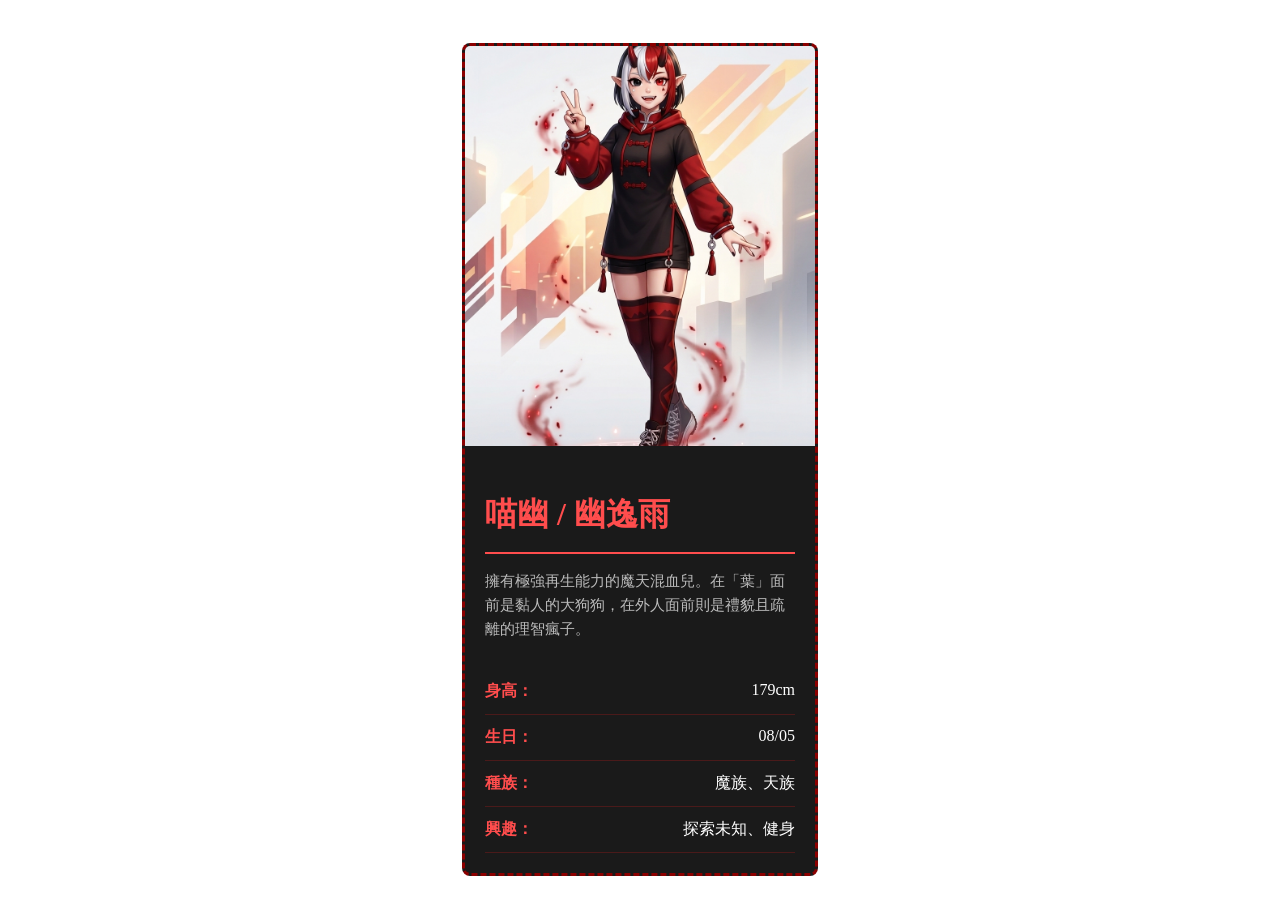
==== oc.html @ 442ce016 "修正錯字，修改背景顏色，增加喵幽角色卡的主題" ====
<!DOCTYPE html>
<html lang="en">
<head>
    <meta charset="UTF-8">
    <title>原創oc</title>
    <link rel="stylesheet" href="css/character.css">
</head>
<body>
<div class="container">

    <div class="character-card miaoyou-theme">
        <img src="img/miaoyou.png" alt="喵幽">
        <div class="info">
            <h2 class="name">喵幽 / 幽逸雨</h2>
            <p class="profile">擁有極強再生能力的魔天混血兒。在「葉」面前是黏人的大狗狗，在外人面前則是禮貌且疏離的理智瘋子。</p>
            <div class="detail">
                <ul>
                    <li><div class="detail_title">身高：</div><div class="detail_text">179cm</div></li>
                    <li><div class="detail_title">生日：</div><div class="detail_text">08/05</div></li>
                    <li><div class="detail_title">種族：</div><div class="detail_text">魔族、天族</div></li>
                    <li><div class="detail_title">興趣：</div><div class="detail_text">探索未知、健身</div></li>
                </ul>
            </div>
        </div>
    </div>


</div>
</body>
</html>
---- css/character.css ----
body{
    color: white;
    background-color: white;
    text-align: center;
    padding: 20px;
    font-family: "Chiron Sung HK", serif;
}

.container {
    display: flex;
    flex-wrap: wrap;
    justify-content: center;
    gap: 10px;
    max-width: 1200px;
    margin: 0 auto;
}

.character-card{
    display: block;
    width: 350px;
    overflow: hidden;
    border-style: dashed;
    border-width: 3px;
    border-color: #26658c;;
    vertical-align: top;
    background-color: #253045;
    border-radius: 8px;
    margin: 15px;
    text-align: left;
}
.character-card img{
    width: 100%;
    height: 400px;
    display: block;
    object-fit: cover;
    background-color: #c3e7f6;
}
.name{
    font-size: 32px;
    color: #00c6e6;
    margin-bottom: 10px;
    border-bottom: 2px solid #00c6e6;
    padding-bottom: 15px;
}
.profile{
    font-size: 15px;
    color: #bbb;
    line-height: 1.6;
    min-height: 80px;
    margin-bottom: 20px;
}
.detail ul{
    list-style: none;
    padding: 0;
    margin: 0;
}
.detail li{
    padding: 12px 0;
    border-bottom: 1px solid #6b94bf;
    overflow: hidden;
}
.detail_title{
    float: left;
    display: inline-block;
    color: #6b94bf;
    font-weight: bold;
}
.detail_text{
    float: right;
    color: #fff;
}
.info{
    padding: 20px
}
.character-card img{
    transition: transform 0.3s ease-in-out;
}
.character-card img:hover{
    transform: scale(1.1);
}

.miaoyou-theme {
    border-color: #8b0000 !important;
    background-color: #1a1a1a !important;
}

.miaoyou-theme .name {
    color: #ff4d4d;
    border-bottom: 2px solid #ff4d4d;
}

.miaoyou-theme .detail_title {
    color: #ff4d4d;
}

.miaoyou-theme .detail li {
    border-bottom: 1px solid #4a1a1a;
}

.miaoyou-theme:hover {
    box-shadow: 0 0 20px rgba(139, 0, 0, 0.6);
    transition: box-shadow 0.3s ease-in-out;
}
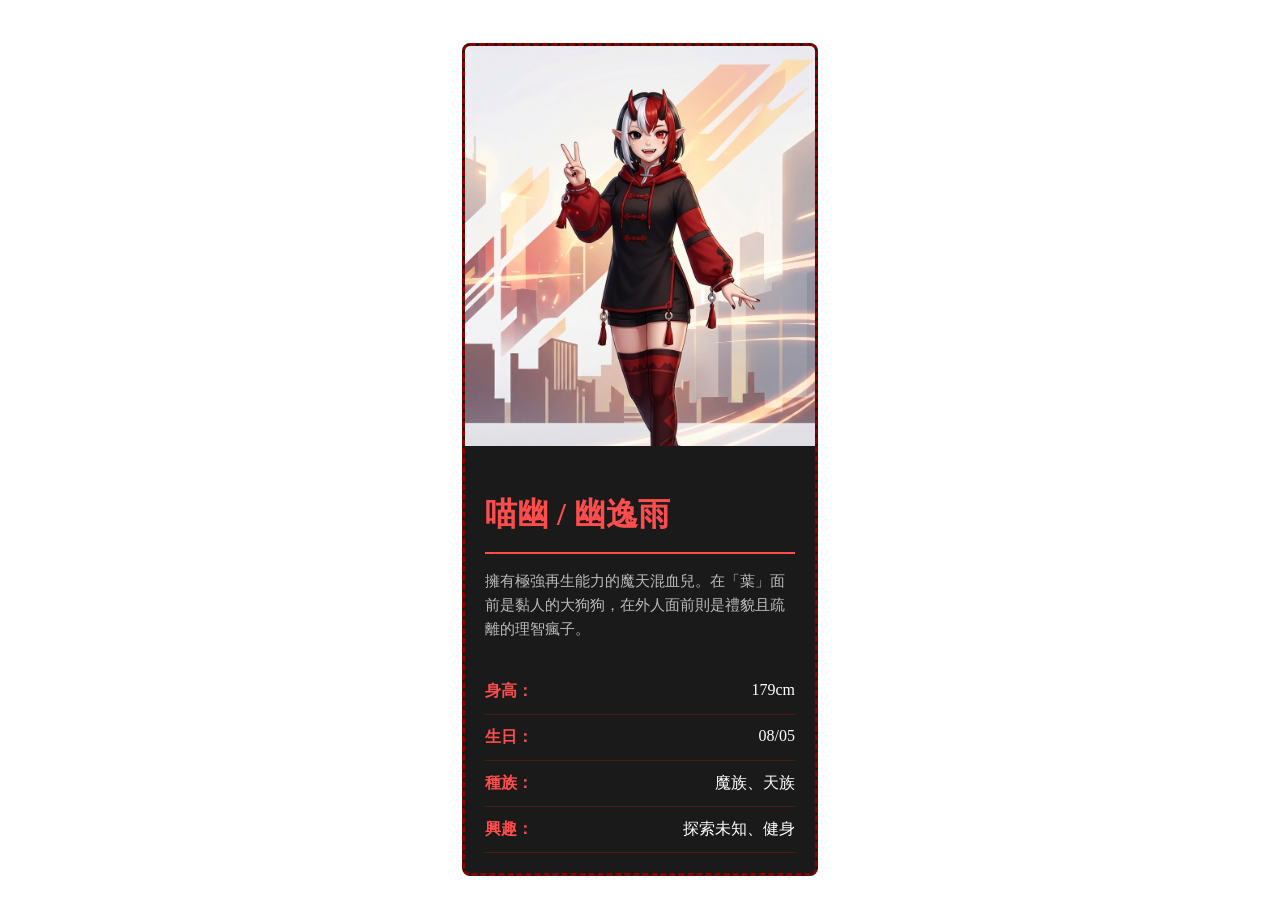
==== commit 2d1eb9f5: "將喵幽的角色與背景進行拆分，css增加bg與npc的單獨互動效果" ====
--- a/oc.html
+++ b/oc.html
@@ -9,7 +9,11 @@
 <div class="container">
 
     <div class="character-card miaoyou-theme">
-        <img src="img/miaoyou.png" alt="喵幽">
+        <div class="img-area">
+           <img class="card_bg" src="img/miaoyou_bg.png" alt="背景">
+           <img class="card_npc" src="img/miaoyou_char.png" alt="喵幽">
+        </div>
+
         <div class="info">
             <h2 class="name">喵幽 / 幽逸雨</h2>
             <p class="profile">擁有極強再生能力的魔天混血兒。在「葉」面前是黏人的大狗狗，在外人面前則是禮貌且疏離的理智瘋子。</p>
--- a/css/character.css
+++ b/css/character.css
@@ -33,7 +33,6 @@
     height: 400px;
     display: block;
     object-fit: cover;
-    background-color: #c3e7f6;
 }
 .name{
     font-size: 32px;
@@ -75,8 +74,20 @@
 .character-card img{
     transition: transform 0.3s ease-in-out;
 }
-.character-card img:hover{
-    transform: scale(1.1);
+
+.character-card:hover .card_bg {
+    transform: scale(1.2) rotate(2deg);
+    filter: brightness(0.7) blur(2px);
+}
+
+.character-card:hover .card_npc {
+    transform: scale(1.05) translateY(-15px);
+    filter: drop-shadow(0 10px 20px rgba(0,0,0,0.5));
+}
+
+.card_bg, .card_npc {
+    transition: transform 0.6s cubic-bezier(0.25, 1, 0.5, 1),
+    filter 0.6s ease-in-out;
 }
 
 .miaoyou-theme {
@@ -100,4 +111,33 @@
 .miaoyou-theme:hover {
     box-shadow: 0 0 20px rgba(139, 0, 0, 0.6);
     transition: box-shadow 0.3s ease-in-out;
+}
+
+.img-area {
+    position: relative;
+    width: 100%;
+    height: 400px;
+    overflow: hidden;
+}
+
+.card_bg{
+    position: absolute;
+    top: 0;
+    left: 0;
+    width: 100%;
+    height: 100%;
+    object-fit: cover;
+    z-index: 1;
+}
+
+.card_npc{
+    position: absolute;
+    top: auto;
+    bottom: -5px;
+    left: 0;
+    width: 100%;
+    height: 100%;
+    object-fit: cover;
+    z-index: 5;
+    object-position: top center;
 }
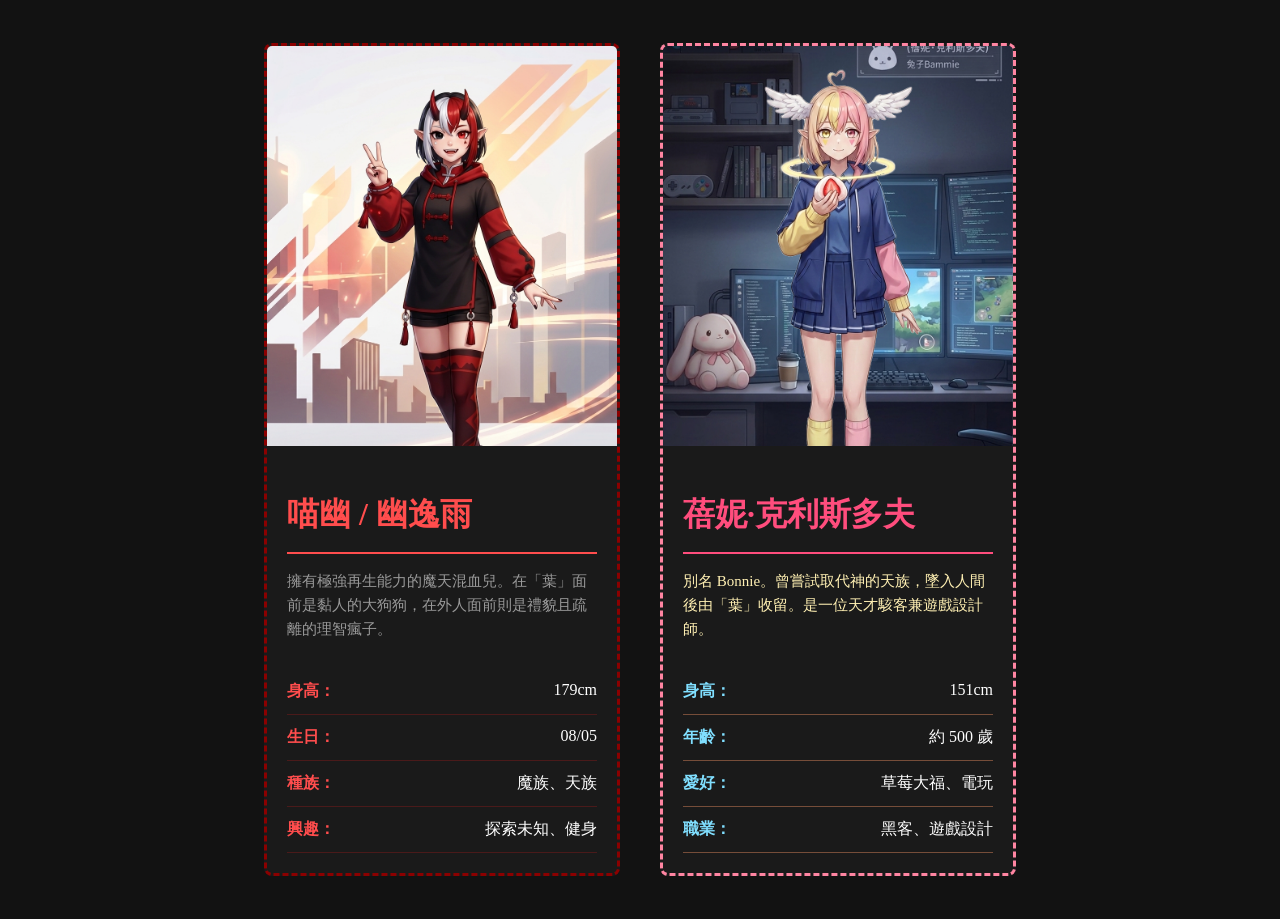
==== commit 5c6a7657: "新增角色蓓妮，更改目錄名稱" ====
--- a/oc.html
+++ b/oc.html
@@ -2,7 +2,7 @@
 <html lang="en">
 <head>
     <meta charset="UTF-8">
-    <title>原創oc</title>
+    <title>OC圖鑑</title>
     <link rel="stylesheet" href="css/character.css">
 </head>
 <body>
@@ -28,6 +28,26 @@
         </div>
     </div>
 
+    <div class="character-card bonnie-theme">
+        <div class="img-area">
+            <img class="card_bg" src="img/bonnie_bg.png" alt="背景">
+            <img class="card_npc" src="img/bonnie_char.png" alt="蓓妮">
+        </div>
+
+        <div class="info">
+            <h2 class="name">蓓妮·克利斯多夫</h2>
+            <p class="profile">別名 Bonnie。曾嘗試取代神的天族，墜入人間後由「葉」收留。是一位天才駭客兼遊戲設計師。</p>
+            <div class="detail">
+                <ul>
+                    <li><div class="detail_title">身高：</div><div class="detail_text">151cm</div></li>
+                    <li><div class="detail_title">年齡：</div><div class="detail_text">約 500 歲</div></li>
+                    <li><div class="detail_title">愛好：</div><div class="detail_text">草莓大福、電玩</div></li>
+                    <li><div class="detail_title">職業：</div><div class="detail_text">黑客、遊戲設計</div></li>
+                </ul>
+            </div>
+        </div>
+    </div>
+
 
 </div>
 </body>
--- a/css/character.css
+++ b/css/character.css
@@ -1,9 +1,8 @@
 body{
     color: white;
-    background-color: white;
+    background-color:#121212;
     text-align: center;
     padding: 20px;
-    font-family: "Chiron Sung HK", serif;
 }
 
 .container {
@@ -19,11 +18,8 @@
     display: block;
     width: 350px;
     overflow: hidden;
-    border-style: dashed;
-    border-width: 3px;
-    border-color: #26658c;;
-    vertical-align: top;
-    background-color: #253045;
+    border: 3px dashed var(--border-color, #26658c);
+    background-color: var(--card-bg, #253045);
     border-radius: 8px;
     margin: 15px;
     text-align: left;
@@ -36,14 +32,14 @@
 }
 .name{
     font-size: 32px;
-    color: #00c6e6;
+    color: var(--name-color, #00c6e6);
     margin-bottom: 10px;
-    border-bottom: 2px solid #00c6e6;
+    border-bottom: 2px solid var(--name-color, #00c6e6);
     padding-bottom: 15px;
 }
 .profile{
     font-size: 15px;
-    color: #bbb;
+    color: var(--profile-text, #bbb);
     line-height: 1.6;
     min-height: 80px;
     margin-bottom: 20px;
@@ -55,13 +51,13 @@
 }
 .detail li{
     padding: 12px 0;
-    border-bottom: 1px solid #6b94bf;
+    border-bottom: 1px solid var(--list-line, #6b94bf);
     overflow: hidden;
 }
 .detail_title{
     float: left;
     display: inline-block;
-    color: #6b94bf;
+    color: var(--list-title, #6b94bf);
     font-weight: bold;
 }
 .detail_text{
@@ -70,9 +66,6 @@
 }
 .info{
     padding: 20px
-}
-.character-card img{
-    transition: transform 0.3s ease-in-out;
 }
 
 .character-card:hover .card_bg {
@@ -88,29 +81,6 @@
 .card_bg, .card_npc {
     transition: transform 0.6s cubic-bezier(0.25, 1, 0.5, 1),
     filter 0.6s ease-in-out;
-}
-
-.miaoyou-theme {
-    border-color: #8b0000 !important;
-    background-color: #1a1a1a !important;
-}
-
-.miaoyou-theme .name {
-    color: #ff4d4d;
-    border-bottom: 2px solid #ff4d4d;
-}
-
-.miaoyou-theme .detail_title {
-    color: #ff4d4d;
-}
-
-.miaoyou-theme .detail li {
-    border-bottom: 1px solid #4a1a1a;
-}
-
-.miaoyou-theme:hover {
-    box-shadow: 0 0 20px rgba(139, 0, 0, 0.6);
-    transition: box-shadow 0.3s ease-in-out;
 }
 
 .img-area {
@@ -140,4 +110,27 @@
     object-fit: cover;
     z-index: 5;
     object-position: top center;
+}
+
+.miaoyou-theme {
+    --border-color: #8b0000;
+    --card-bg: #1a1a1a;
+    --name-color: #ff4d4d;
+    --profile-text: #999;
+    --list-line: #4a1a1a;
+    --list-title: #ff4d4d;
+}
+
+.miaoyou-theme:hover {
+    box-shadow: 0 0 20px rgba(139, 0, 0, 0.6);
+    transition: box-shadow 0.3s ease-in-out;
+}
+
+.bonnie-theme {
+    --border-color: #ff85a2;
+    --card-bg: #1a1a1a;
+    --name-color: #ff4d7d;
+    --profile-text: #fff0b3;
+    --list-line: rgba(255, 153, 102, 0.4);
+    --list-title: #80dfff;
 }
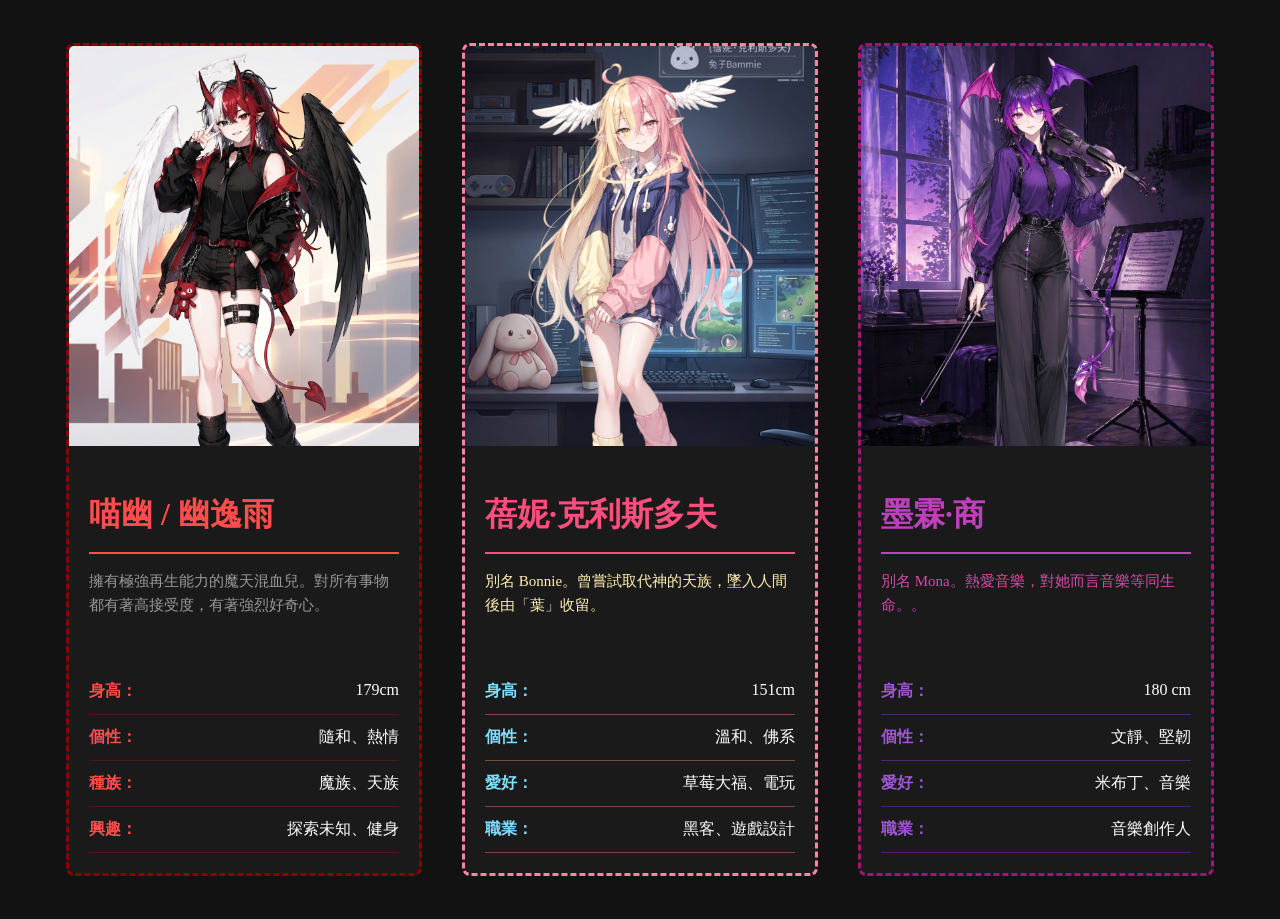
==== commit 6b0075a9: "新增角色，修改部分角色卡資訊" ====
--- a/oc.html
+++ b/oc.html
@@ -16,11 +16,11 @@
 
         <div class="info">
             <h2 class="name">喵幽 / 幽逸雨</h2>
-            <p class="profile">擁有極強再生能力的魔天混血兒。在「葉」面前是黏人的大狗狗，在外人面前則是禮貌且疏離的理智瘋子。</p>
+            <p class="profile">擁有極強再生能力的魔天混血兒。對所有事物都有著高接受度，有著強烈好奇心。</p>
             <div class="detail">
                 <ul>
                     <li><div class="detail_title">身高：</div><div class="detail_text">179cm</div></li>
-                    <li><div class="detail_title">生日：</div><div class="detail_text">08/05</div></li>
+                    <li><div class="detail_title">個性：</div><div class="detail_text">隨和、熱情</div></li>
                     <li><div class="detail_title">種族：</div><div class="detail_text">魔族、天族</div></li>
                     <li><div class="detail_title">興趣：</div><div class="detail_text">探索未知、健身</div></li>
                 </ul>
@@ -36,13 +36,33 @@
 
         <div class="info">
             <h2 class="name">蓓妮·克利斯多夫</h2>
-            <p class="profile">別名 Bonnie。曾嘗試取代神的天族，墜入人間後由「葉」收留。是一位天才駭客兼遊戲設計師。</p>
+            <p class="profile">別名 Bonnie。曾嘗試取代神的天族，墜入人間後由「葉」收留。</p>
             <div class="detail">
                 <ul>
                     <li><div class="detail_title">身高：</div><div class="detail_text">151cm</div></li>
-                    <li><div class="detail_title">年齡：</div><div class="detail_text">約 500 歲</div></li>
+                    <li><div class="detail_title">個性：</div><div class="detail_text">溫和、佛系</div></li>
                     <li><div class="detail_title">愛好：</div><div class="detail_text">草莓大福、電玩</div></li>
                     <li><div class="detail_title">職業：</div><div class="detail_text">黑客、遊戲設計</div></li>
+                </ul>
+            </div>
+        </div>
+    </div>
+
+    <div class="character-card moan-theme">
+        <div class="img-area">
+            <img class="card_bg" src="img/moan_bg.png" alt="背景">
+            <img class="card_npc" src="img/moan_char.png" alt="蓓妮">
+        </div>
+
+        <div class="info">
+            <h2 class="name">墨霖·商</h2>
+            <p class="profile">別名 Mona。熱愛音樂，對她而言音樂等同生命。。</p>
+            <div class="detail">
+                <ul>
+                    <li><div class="detail_title">身高：</div><div class="detail_text">180 cm</div></li>
+                    <li><div class="detail_title">個性：</div><div class="detail_text">文靜、堅韌</div></li>
+                    <li><div class="detail_title">愛好：</div><div class="detail_text">米布丁、音樂</div></li>
+                    <li><div class="detail_title">職業：</div><div class="detail_text">音樂創作人</div></li>
                 </ul>
             </div>
         </div>
--- a/css/character.css
+++ b/css/character.css
@@ -133,4 +133,13 @@
     --profile-text: #fff0b3;
     --list-line: rgba(255, 153, 102, 0.4);
     --list-title: #80dfff;
+}
+
+.moan-theme {
+    --border-color: #9d1678;
+    --card-bg: #1a1a1a;
+    --name-color: #be40bc;
+    --profile-text: #d44aa7;
+    --list-line: #502168;
+    --list-title: #9c57d2;
 }
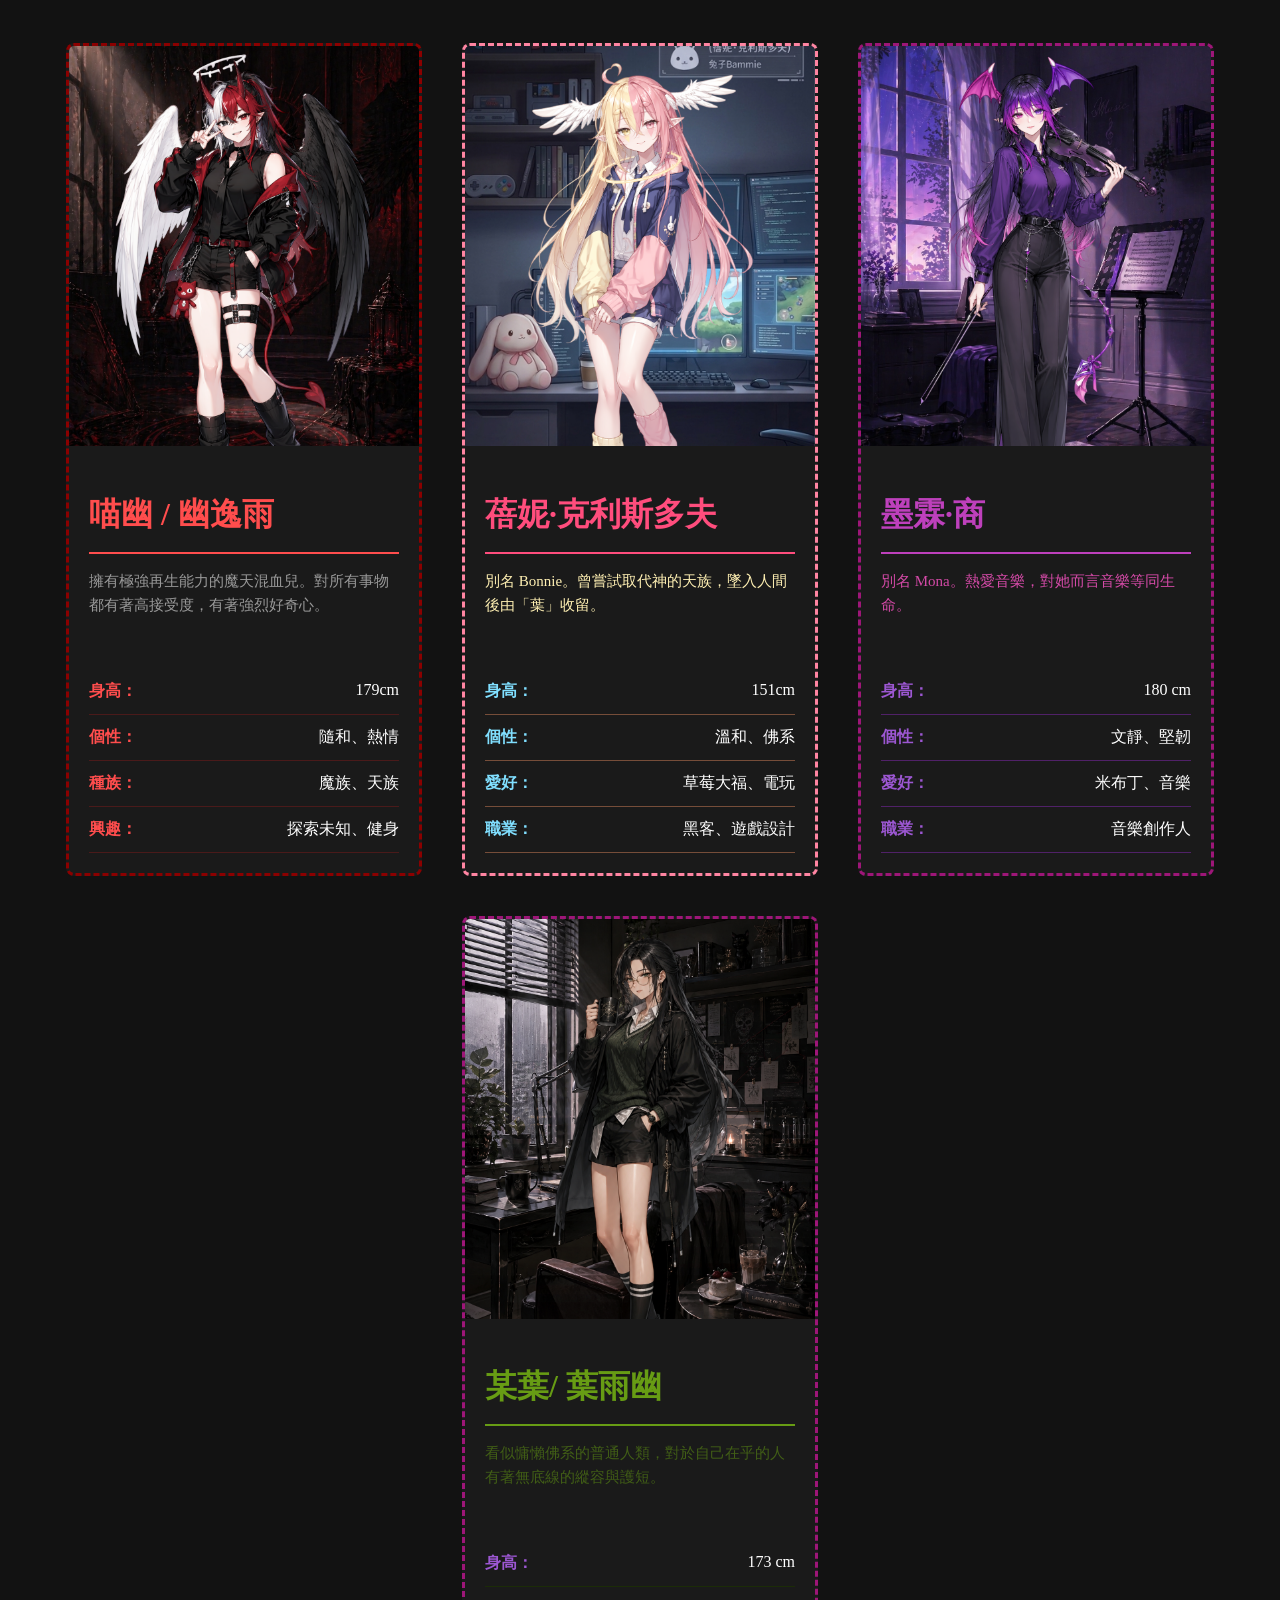
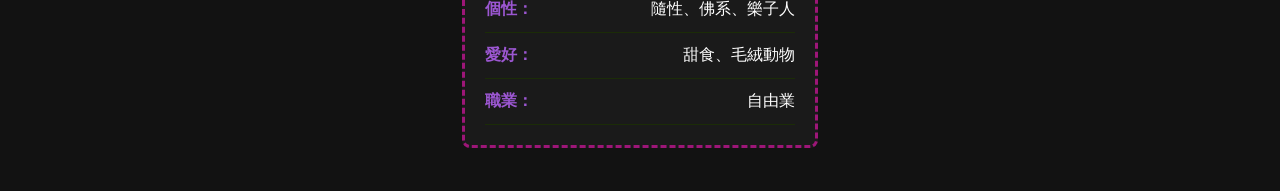
==== commit 4b8be5bd: "新增角色，修改css" ====
--- a/oc.html
+++ b/oc.html
@@ -51,12 +51,12 @@
     <div class="character-card moan-theme">
         <div class="img-area">
             <img class="card_bg" src="img/moan_bg.png" alt="背景">
-            <img class="card_npc" src="img/moan_char.png" alt="蓓妮">
+            <img class="card_npc" src="img/moan_char.png" alt="墨霖">
         </div>
 
         <div class="info">
             <h2 class="name">墨霖·商</h2>
-            <p class="profile">別名 Mona。熱愛音樂，對她而言音樂等同生命。。</p>
+            <p class="profile">別名 Mona。熱愛音樂，對她而言音樂等同生命。</p>
             <div class="detail">
                 <ul>
                     <li><div class="detail_title">身高：</div><div class="detail_text">180 cm</div></li>
@@ -68,6 +68,27 @@
         </div>
     </div>
 
+    <div class="character-card ye-theme">
+        <div class="img-area">
+            <img class="card_bg" src="img/ye_bg.png" alt="背景">
+            <img class="card_npc" src="img/ye_char.png" alt="某葉">
+        </div>
+
+        <div class="info">
+            <h2 class="name">某葉/ 葉雨幽</h2>
+            <p class="profile">看似慵懶佛系的普通人類，對於自己在乎的人有著無底線的縱容與護短。</p>
+            <div class="detail">
+                <ul>
+                    <li><div class="detail_title">身高：</div><div class="detail_text">173 cm</div></li>
+                    <li><div class="detail_title">個性：</div><div class="detail_text">隨性、佛系、樂子人</div></li>
+                    <li><div class="detail_title">愛好：</div><div class="detail_text">甜食、毛絨動物</div></li>
+                    <li><div class="detail_title">職業：</div><div class="detail_text">自由業</div></li>
+                </ul>
+            </div>
+        </div>
+    </div>
+
+
 
 </div>
 </body>
--- a/css/character.css
+++ b/css/character.css
@@ -19,7 +19,7 @@
     width: 350px;
     overflow: hidden;
     border: 3px dashed var(--border-color, #26658c);
-    background-color: var(--card-bg, #253045);
+    background-color: #1a1a1a;
     border-radius: 8px;
     margin: 15px;
     text-align: left;
@@ -83,6 +83,11 @@
     filter 0.6s ease-in-out;
 }
 
+.character-card:hover {
+    box-shadow: 0 0 20px var(--hover-shadow, rgba(0, 198, 230, 0.4));
+    transition: box-shadow 0.3s ease-in-out;
+}
+
 .img-area {
     position: relative;
     width: 100%;
@@ -114,32 +119,36 @@
 
 .miaoyou-theme {
     --border-color: #8b0000;
-    --card-bg: #1a1a1a;
     --name-color: #ff4d4d;
     --profile-text: #999;
     --list-line: #4a1a1a;
     --list-title: #ff4d4d;
-}
-
-.miaoyou-theme:hover {
-    box-shadow: 0 0 20px rgba(139, 0, 0, 0.6);
-    transition: box-shadow 0.3s ease-in-out;
+    --hover-shadow: rgba(139, 0, 0, 0.6);
 }
 
 .bonnie-theme {
     --border-color: #ff85a2;
-    --card-bg: #1a1a1a;
     --name-color: #ff4d7d;
     --profile-text: #fff0b3;
     --list-line: rgba(255, 153, 102, 0.4);
     --list-title: #80dfff;
+    --hover-shadow: rgba(255, 133, 162, 0.5);
 }
 
 .moan-theme {
     --border-color: #9d1678;
-    --card-bg: #1a1a1a;
     --name-color: #be40bc;
     --profile-text: #d44aa7;
     --list-line: #502168;
     --list-title: #9c57d2;
+    --hover-shadow: rgba(190, 64, 188, 0.5);
+}
+
+.ye-theme {
+    --border-color: #9d1678;
+    --name-color: #679c14;
+    --profile-text: #415e16;
+    --list-line: #1b2c07;
+    --list-title: #9c57d2;
+    --hover-shadow: #375017;
 }
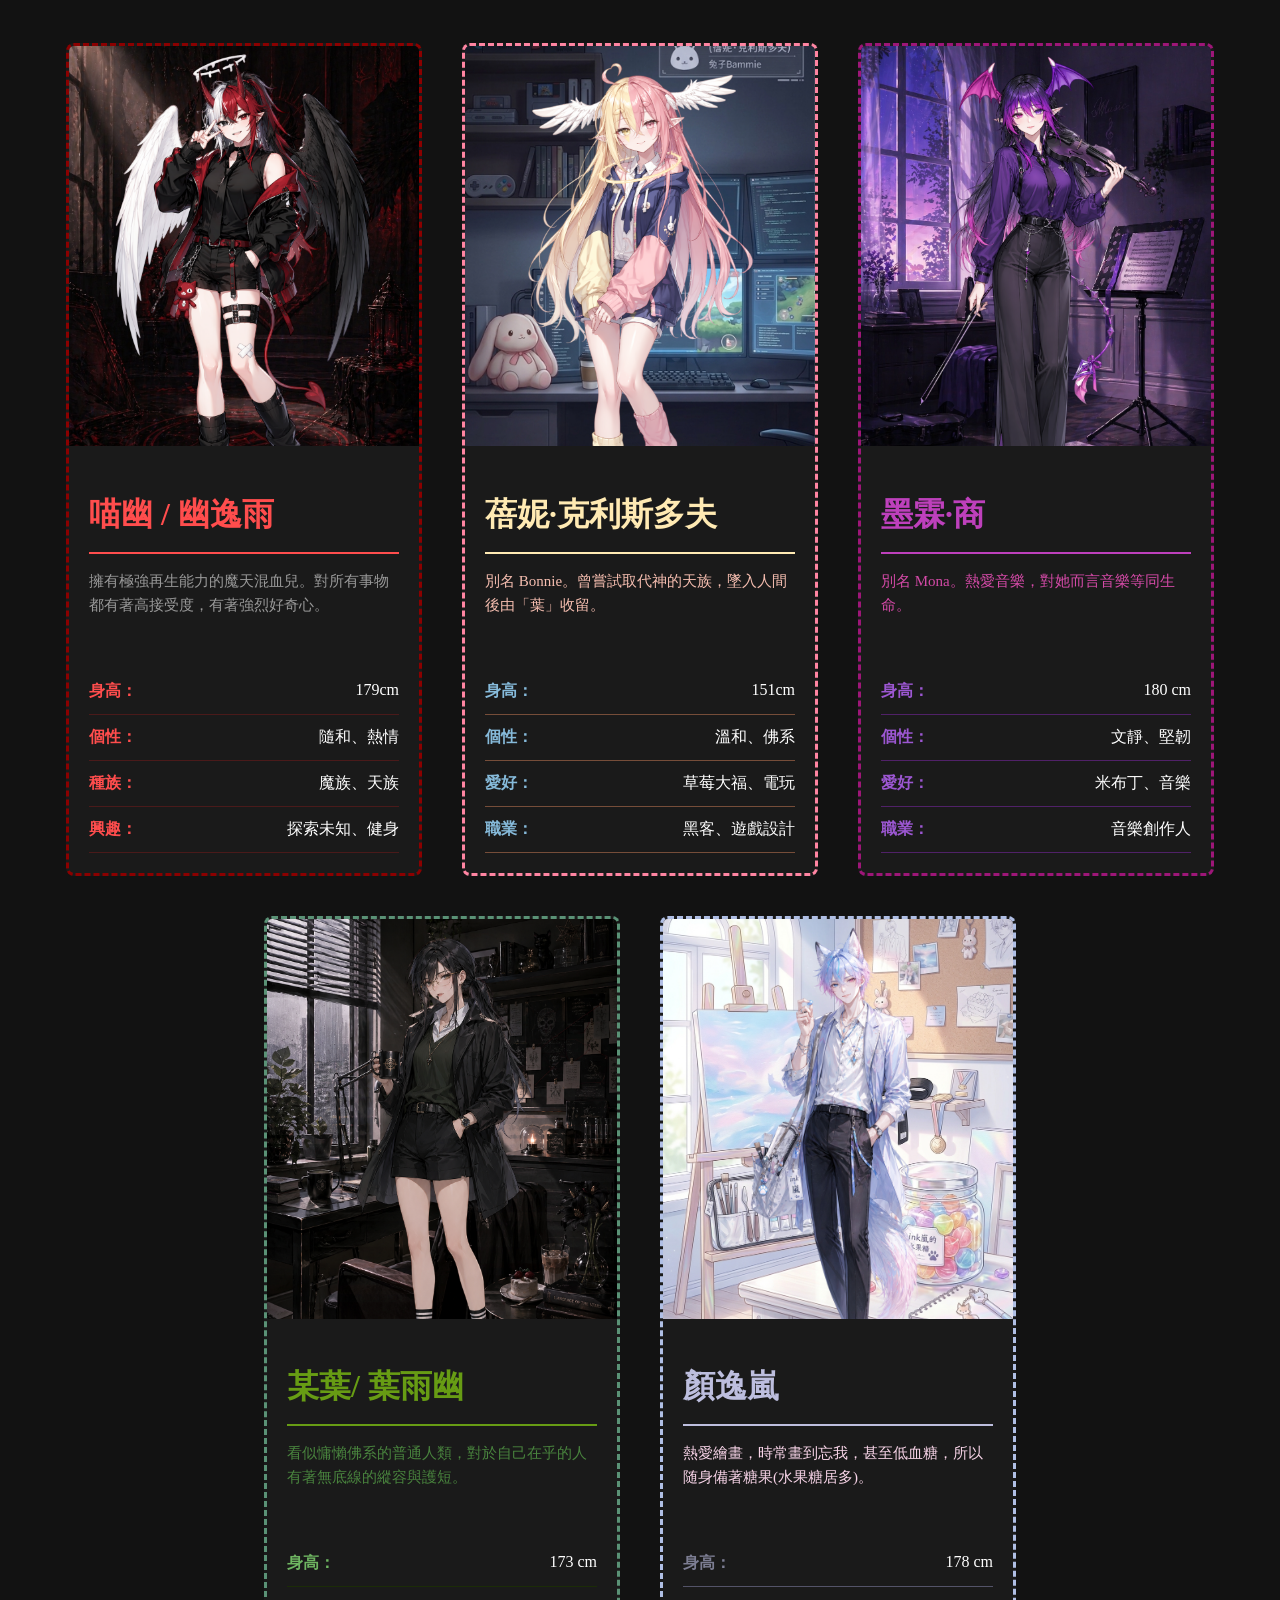
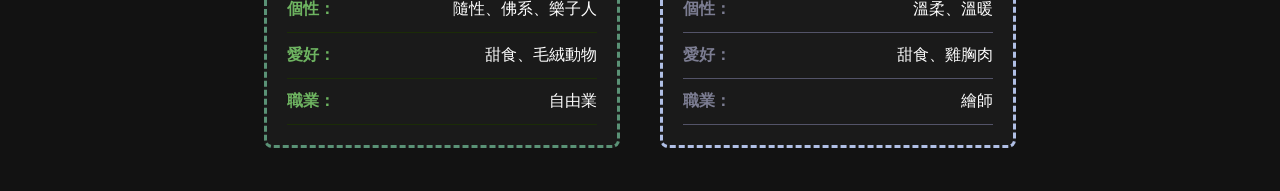
==== commit 7dd987cb: "新增yilan角色卡" ====
--- a/oc.html
+++ b/oc.html
@@ -71,7 +71,7 @@
     <div class="character-card ye-theme">
         <div class="img-area">
             <img class="card_bg" src="img/ye_bg.png" alt="背景">
-            <img class="card_npc" src="img/ye_char.png" alt="某葉">
+            <img class="card_npc" src="img/ye_char.png" alt="某葉/ 葉雨幽">
         </div>
 
         <div class="info">
@@ -88,6 +88,26 @@
         </div>
     </div>
 
+    <div class="character-card yilan-theme">
+        <div class="img-area">
+            <img class="card_bg" src="img/yilan_bg.png" alt="背景">
+            <img class="card_npc" src="img/yilan_char.png" alt="顏逸嵐">
+        </div>
+
+        <div class="info">
+            <h2 class="name">顏逸嵐</h2>
+            <p class="profile">熱愛繪畫，時常畫到忘我，甚至低血糖，所以随身備著糖果(水果糖居多)。</p>
+            <div class="detail">
+                <ul>
+                    <li><div class="detail_title">身高：</div><div class="detail_text">178 cm</div></li>
+                    <li><div class="detail_title">個性：</div><div class="detail_text">溫柔、溫暖</div></li>
+                    <li><div class="detail_title">愛好：</div><div class="detail_text">甜食、雞胸肉</div></li>
+                    <li><div class="detail_title">職業：</div><div class="detail_text">繪師</div></li>
+                </ul>
+            </div>
+        </div>
+    </div>
+
 
 
 </div>
--- a/css/character.css
+++ b/css/character.css
@@ -128,10 +128,10 @@
 
 .bonnie-theme {
     --border-color: #ff85a2;
-    --name-color: #ff4d7d;
-    --profile-text: #fff0b3;
+    --name-color: #ffeab3;
+    --profile-text: #f6beb0;
     --list-line: rgba(255, 153, 102, 0.4);
-    --list-title: #80dfff;
+    --list-title: #86bada;
     --hover-shadow: rgba(255, 133, 162, 0.5);
 }
 
@@ -145,10 +145,19 @@
 }
 
 .ye-theme {
-    --border-color: #9d1678;
+    --border-color: #5a9276;
     --name-color: #679c14;
-    --profile-text: #415e16;
+    --profile-text: #49843e;
     --list-line: #1b2c07;
-    --list-title: #9c57d2;
-    --hover-shadow: #375017;
+    --list-title: #6eb461;
+    --hover-shadow: #355545;
+}
+
+.yilan-theme {
+    --border-color: #b0bfe5;
+    --name-color: #bdbede;
+    --profile-text: #f9d5e9;
+    --list-line: #535368;
+    --list-title: #7c7d92;
+    --hover-shadow: #535368;
 }
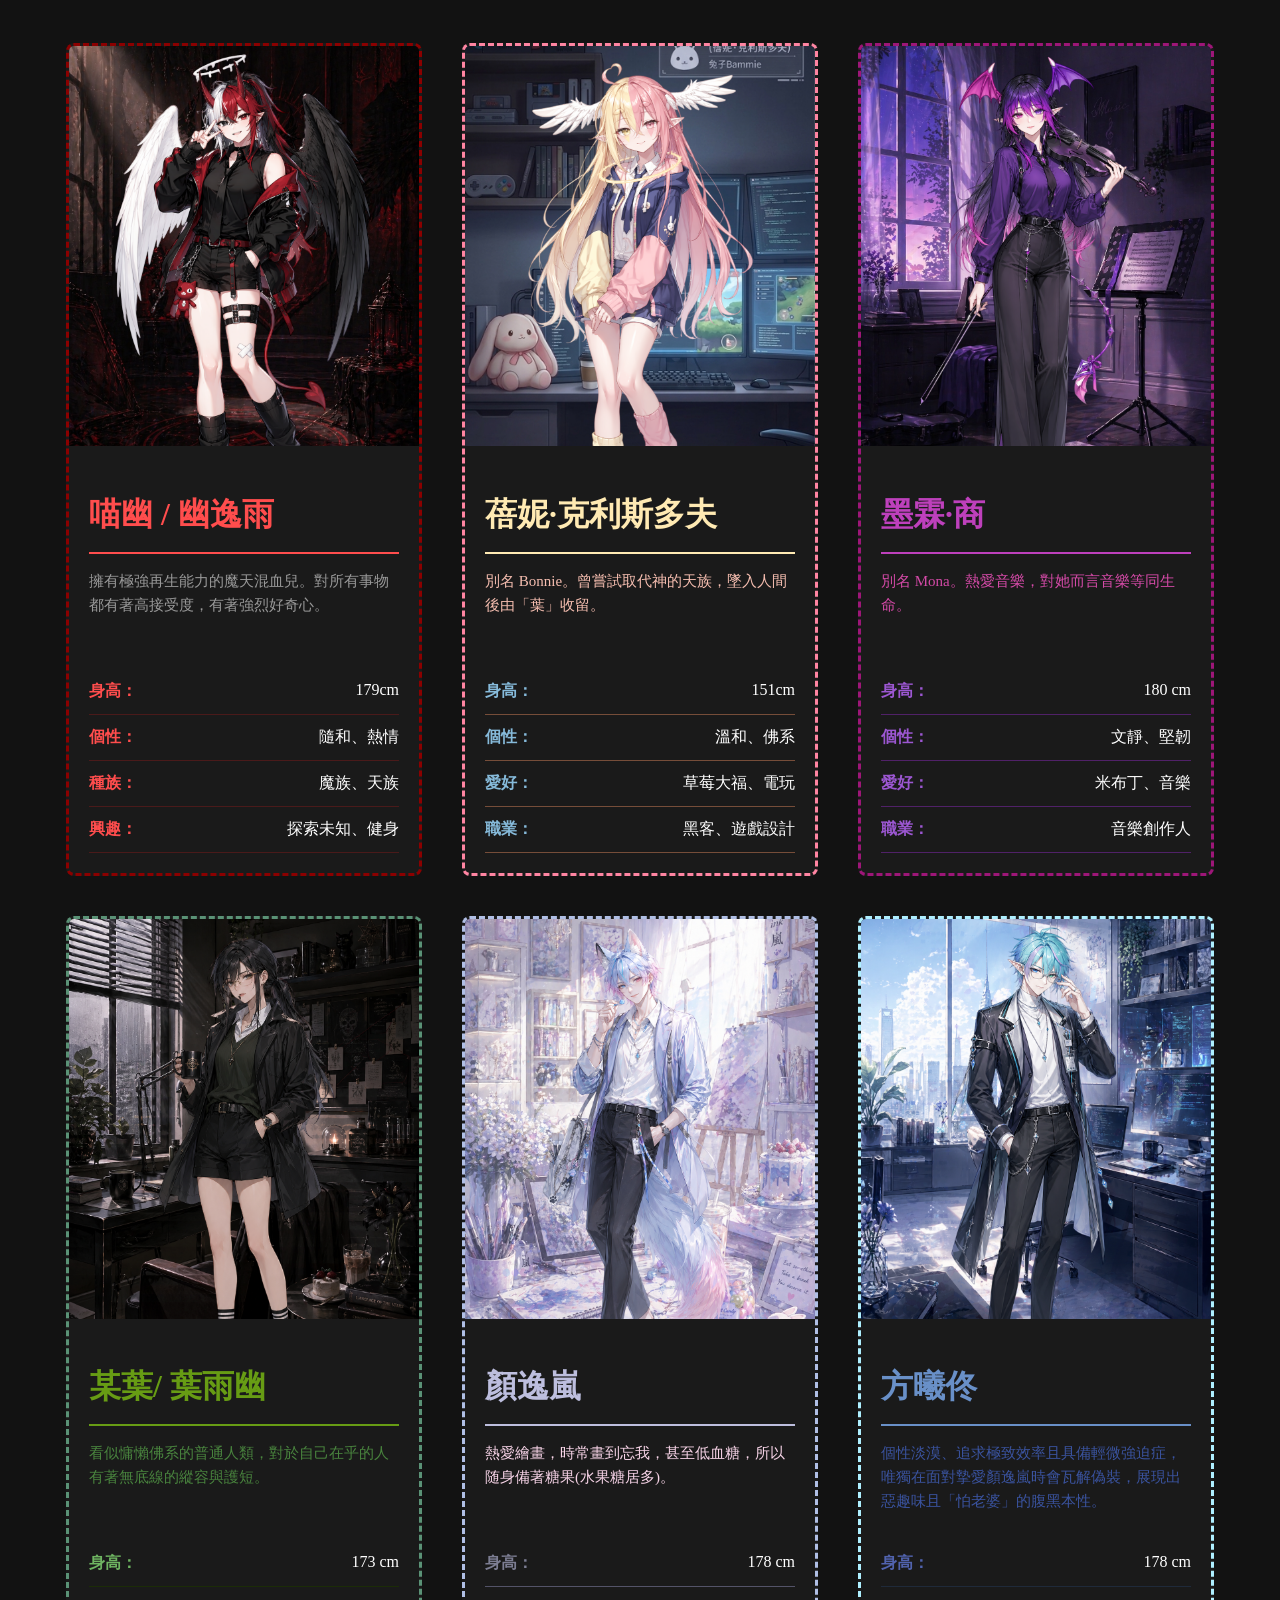
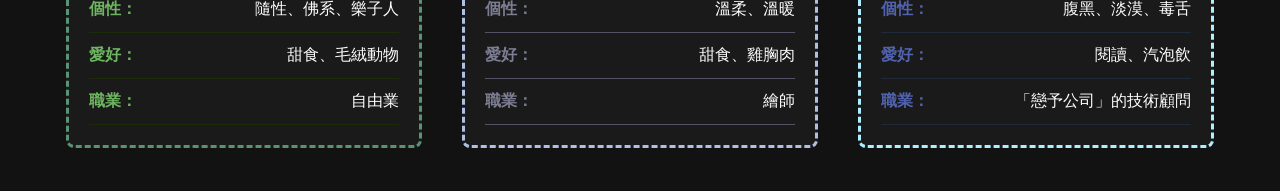
==== commit edca61fa: "新增xitong角色卡" ====
--- a/oc.html
+++ b/oc.html
@@ -108,6 +108,25 @@
         </div>
     </div>
 
+    <div class="character-card xitong-theme">
+        <div class="img-area">
+            <img class="card_bg" src="img/xitong_bg.png" alt="背景">
+            <img class="card_npc" src="img/xitong_char.png" alt="顏逸嵐">
+        </div>
+
+        <div class="info">
+            <h2 class="name">方曦佟</h2>
+            <p class="profile">個性淡漠、追求極致效率且具備輕微強迫症，唯獨在面對摯愛顏逸嵐時會瓦解偽裝，展現出惡趣味且「怕老婆」的腹黑本性。</p>
+            <div class="detail">
+                <ul>
+                    <li><div class="detail_title">身高：</div><div class="detail_text">178 cm</div></li>
+                    <li><div class="detail_title">個性：</div><div class="detail_text">腹黑、淡漠、毒舌</div></li>
+                    <li><div class="detail_title">愛好：</div><div class="detail_text">閱讀、汽泡飲</div></li>
+                    <li><div class="detail_title">職業：</div><div class="detail_text">「戀予公司」的技術顧問</div></li>
+                </ul>
+            </div>
+        </div>
+    </div>
 
 
 </div>
--- a/css/character.css
+++ b/css/character.css
@@ -160,4 +160,13 @@
     --list-line: #535368;
     --list-title: #7c7d92;
     --hover-shadow: #535368;
+}
+
+.xitong-theme {
+    --border-color: #aeefff;
+    --name-color: #6990c8;
+    --profile-text: #3a539f;
+    --list-line: #1f2a3a;
+    --list-title: #5163ae;
+    --hover-shadow: #333d91;
 }
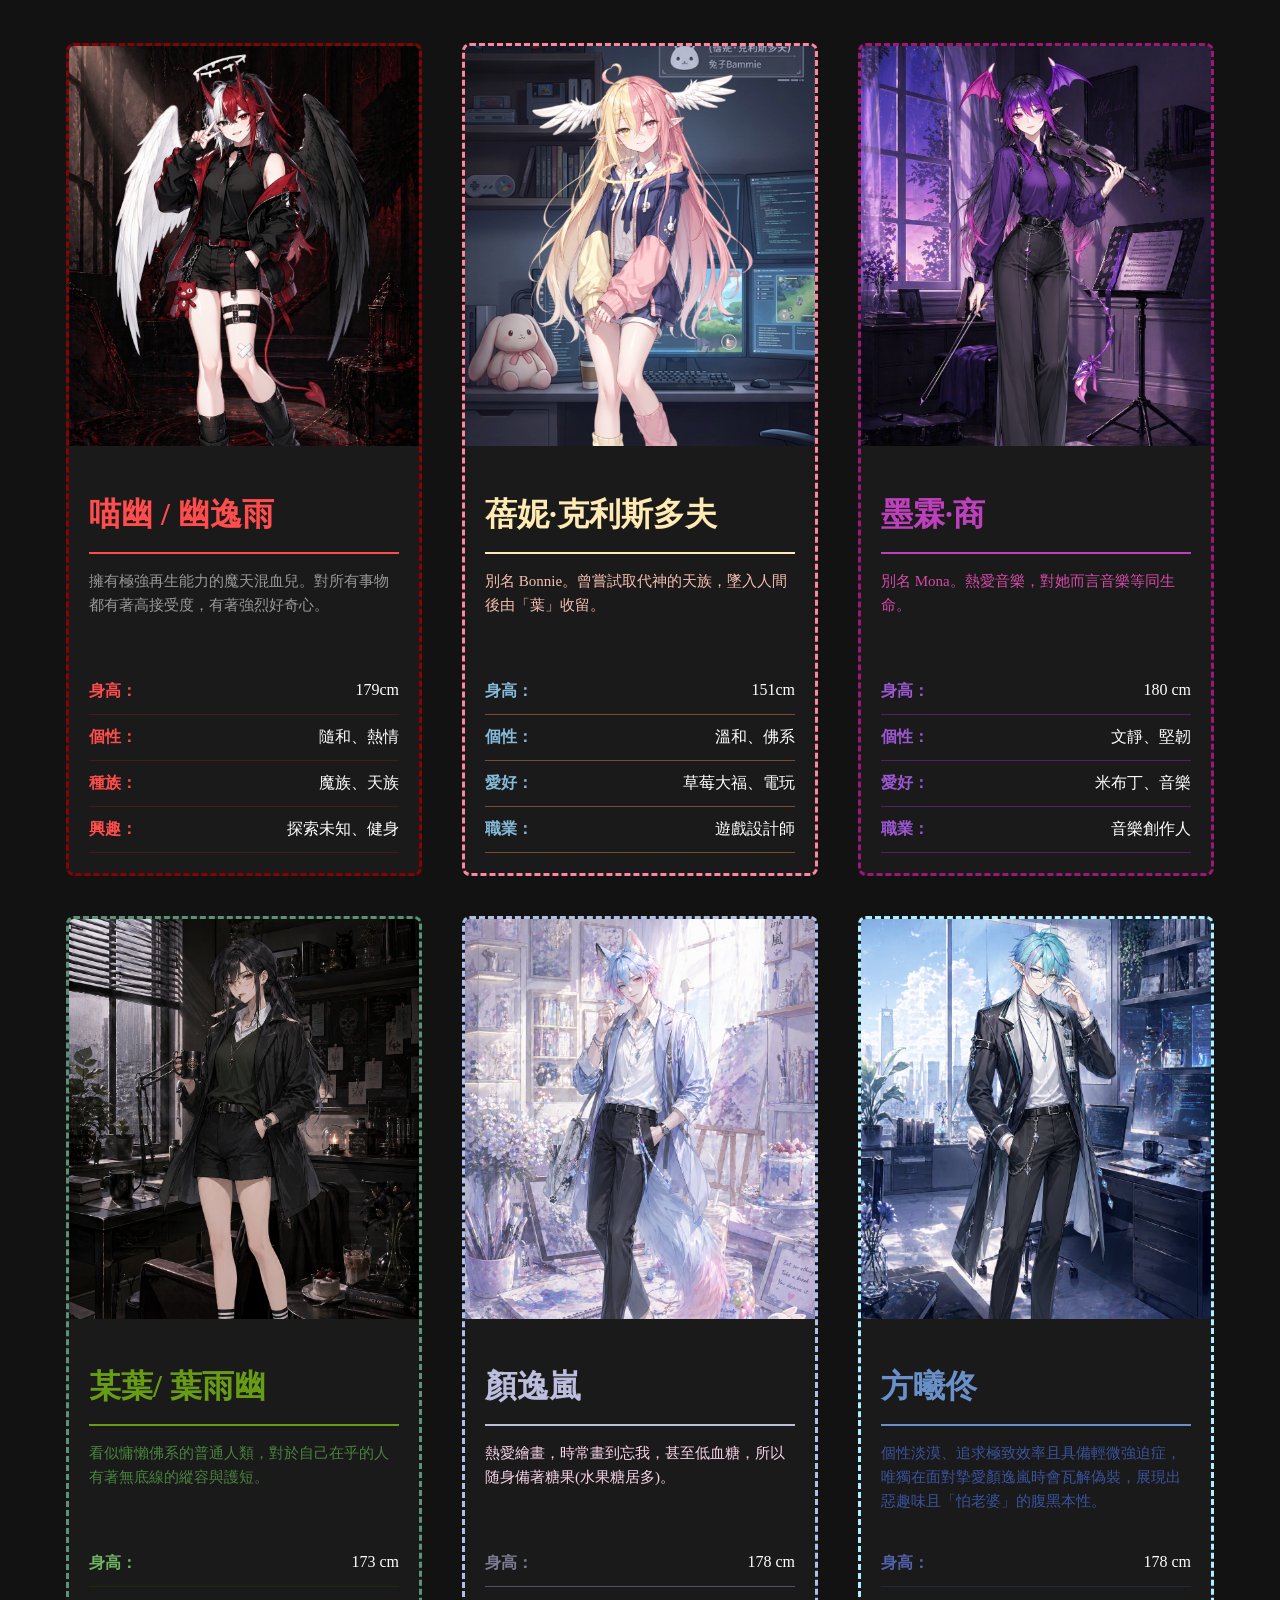
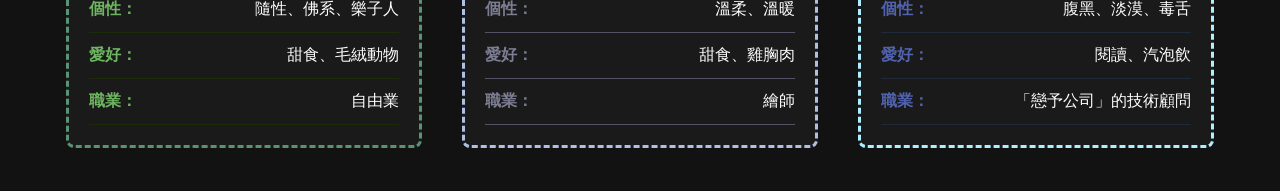
==== commit 31b8e8f6: "修改bonnie角色資訊" ====
--- a/oc.html
+++ b/oc.html
@@ -42,7 +42,7 @@
                     <li><div class="detail_title">身高：</div><div class="detail_text">151cm</div></li>
                     <li><div class="detail_title">個性：</div><div class="detail_text">溫和、佛系</div></li>
                     <li><div class="detail_title">愛好：</div><div class="detail_text">草莓大福、電玩</div></li>
-                    <li><div class="detail_title">職業：</div><div class="detail_text">黑客、遊戲設計</div></li>
+                    <li><div class="detail_title">職業：</div><div class="detail_text">遊戲設計師</div></li>
                 </ul>
             </div>
         </div>
